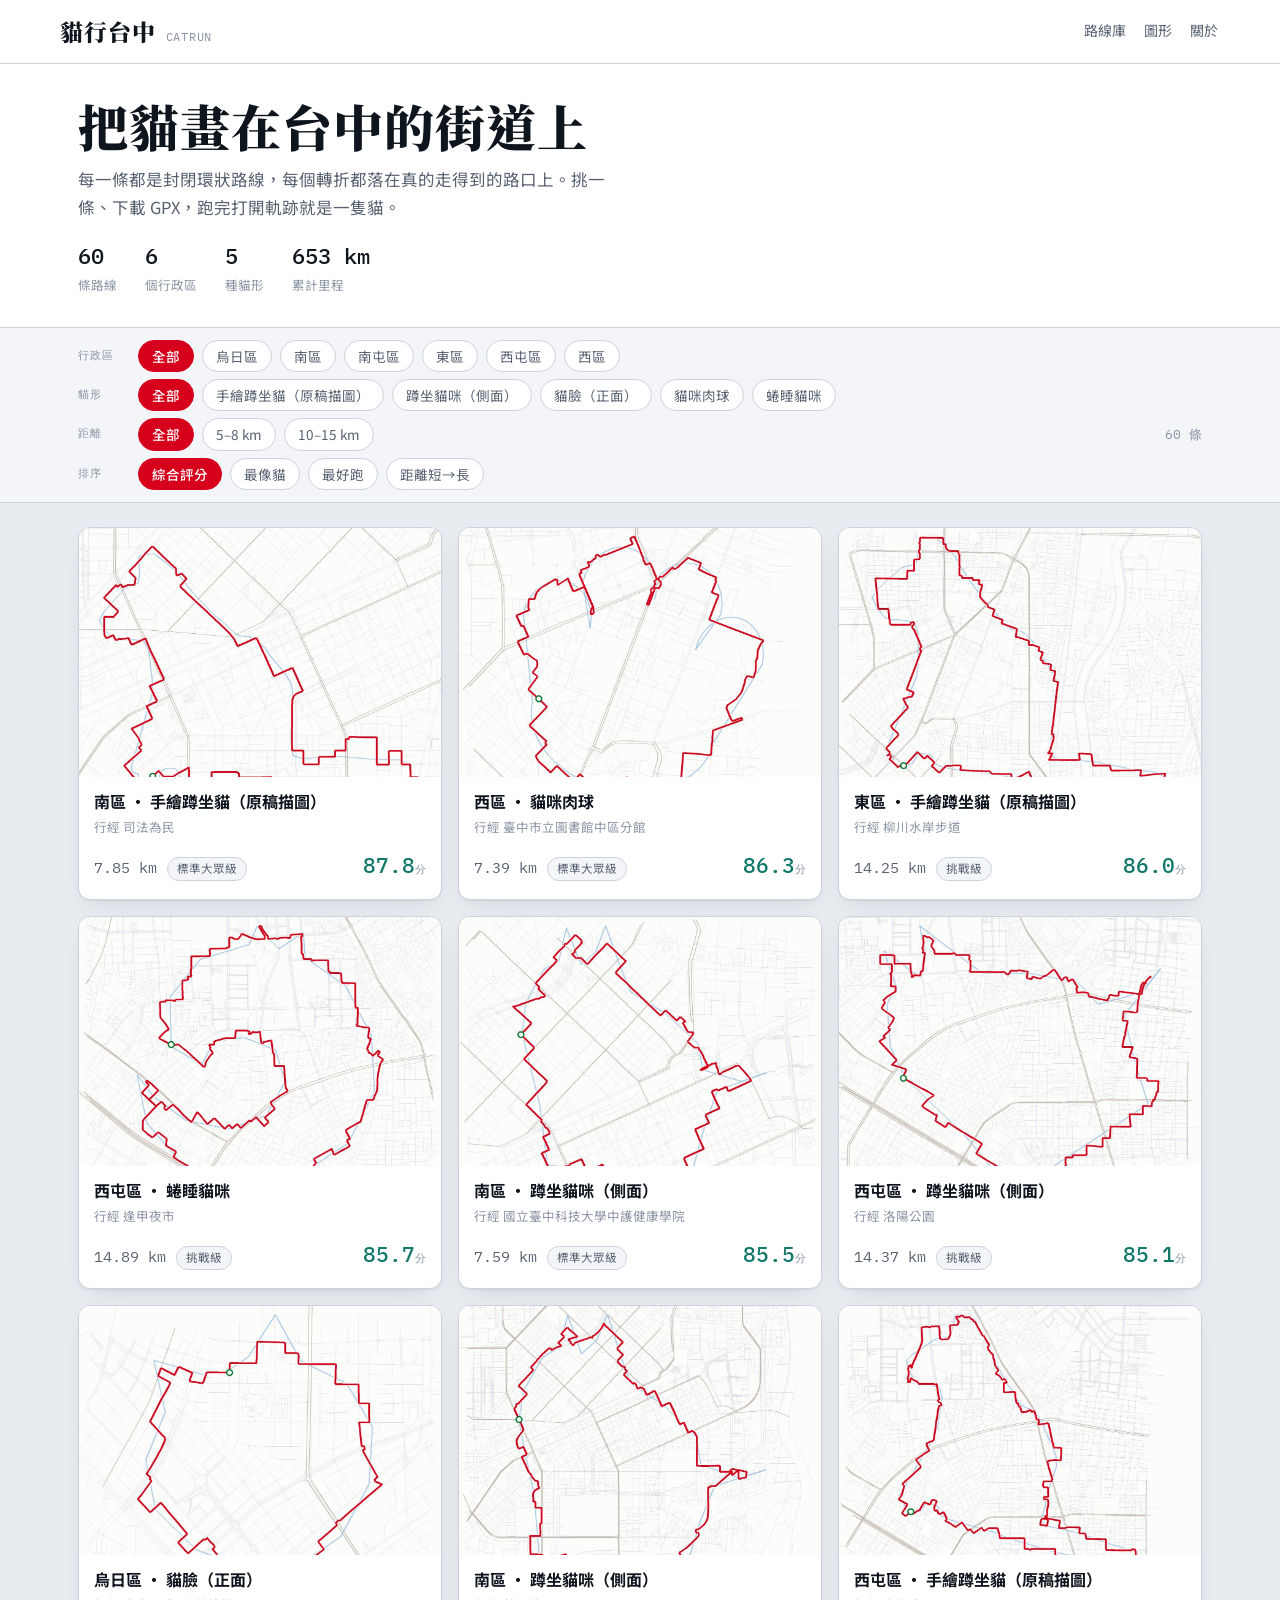
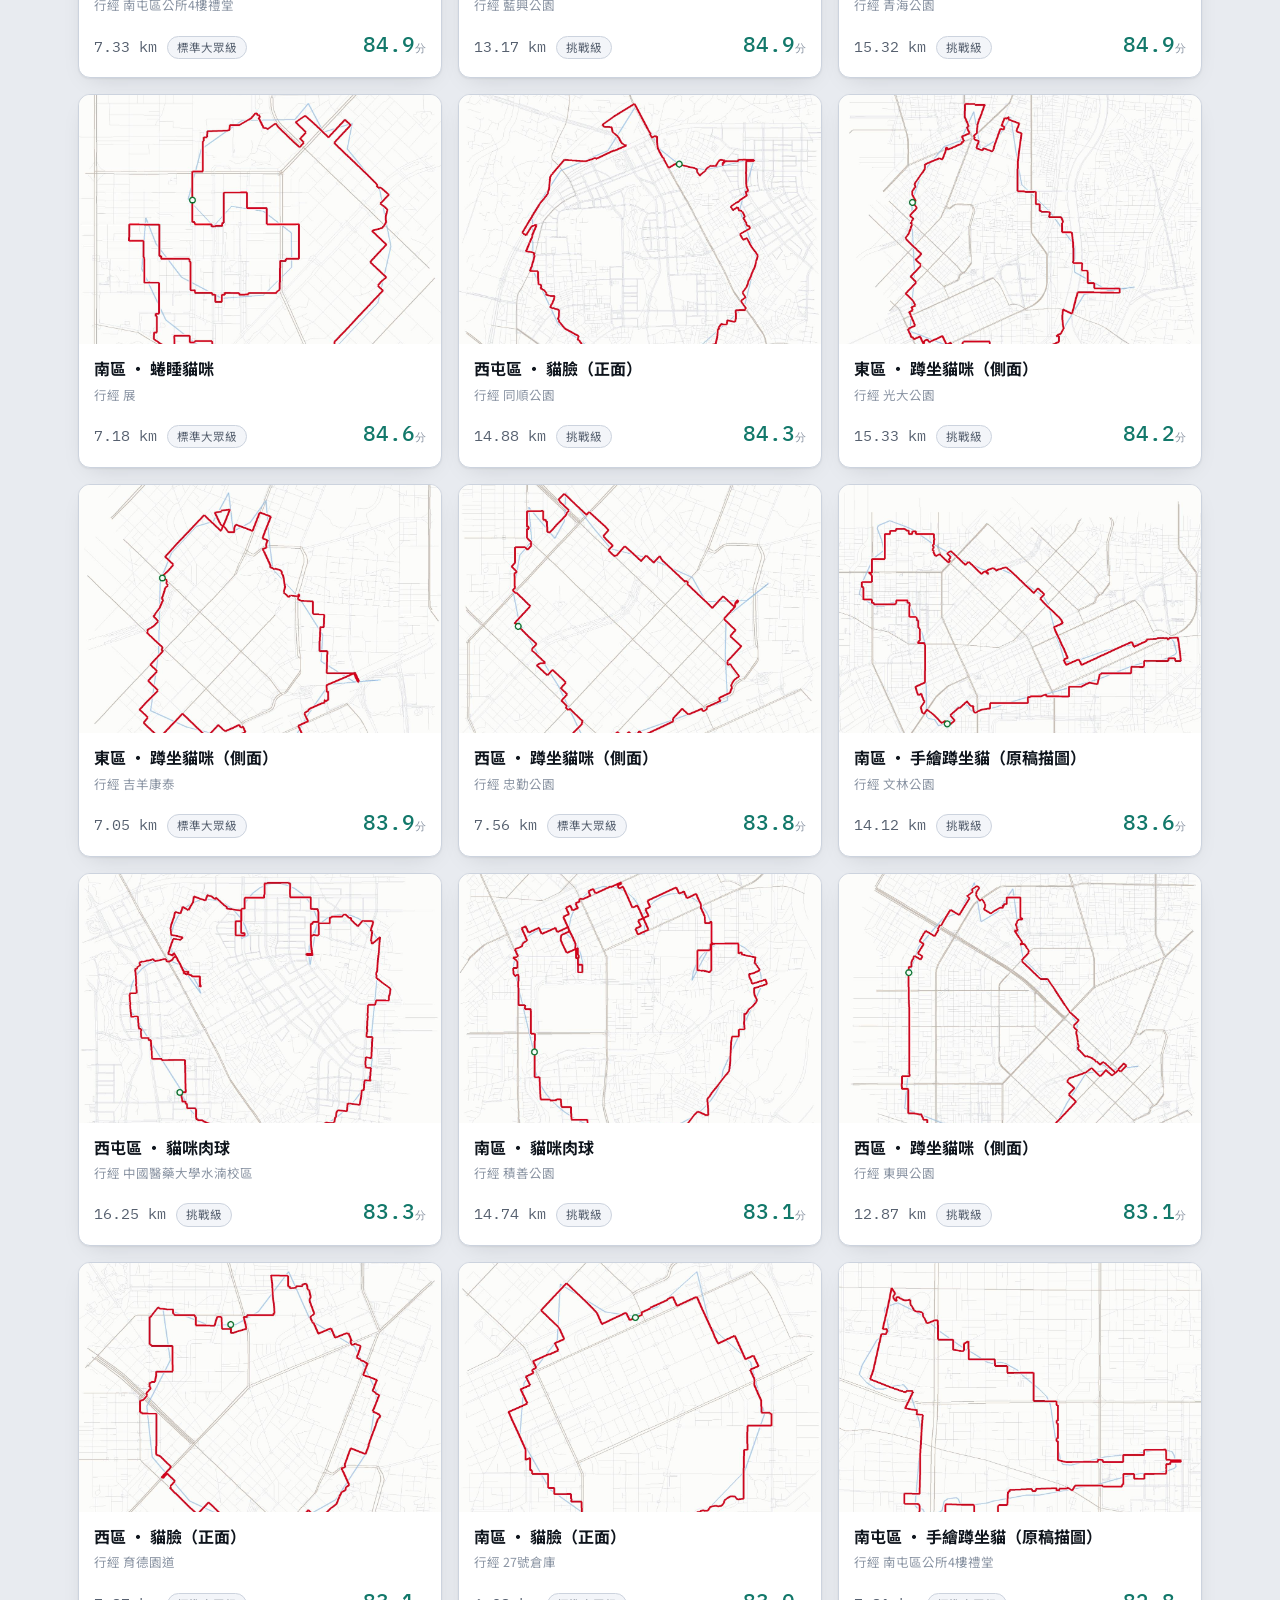
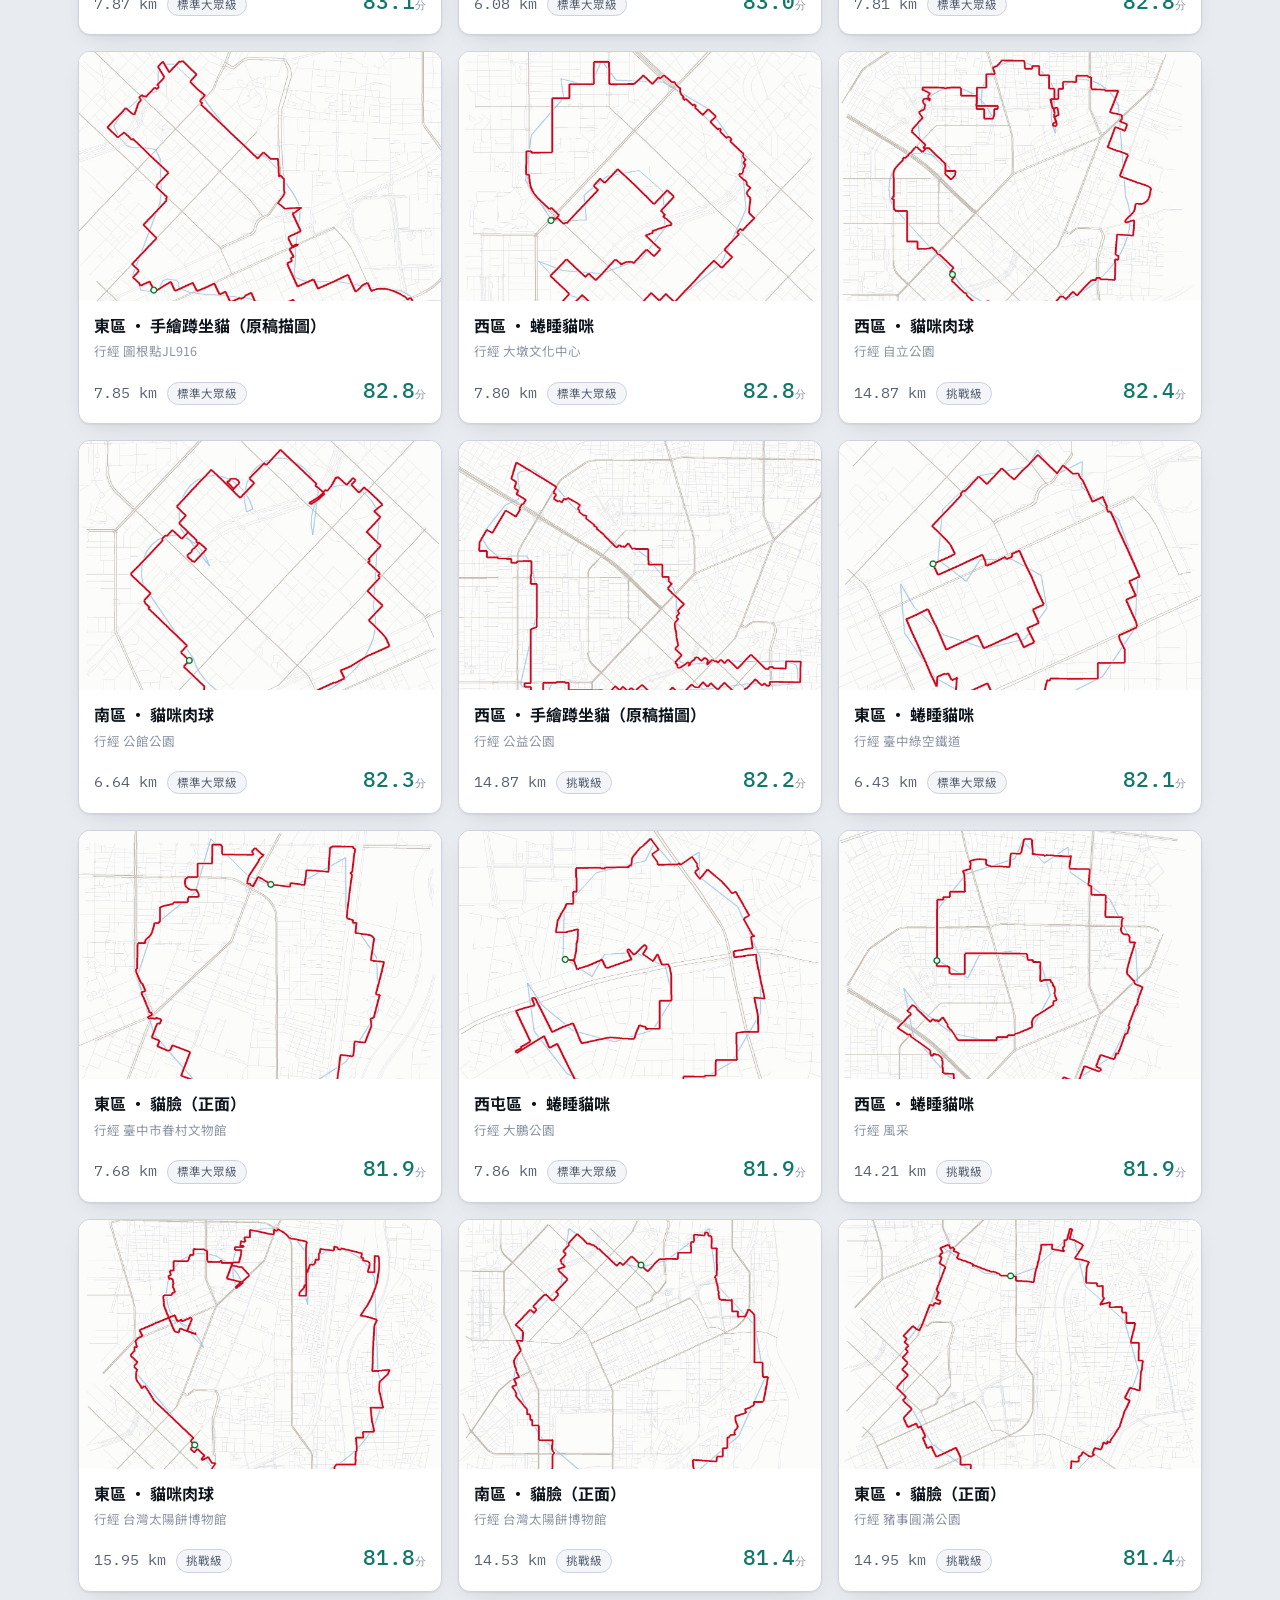
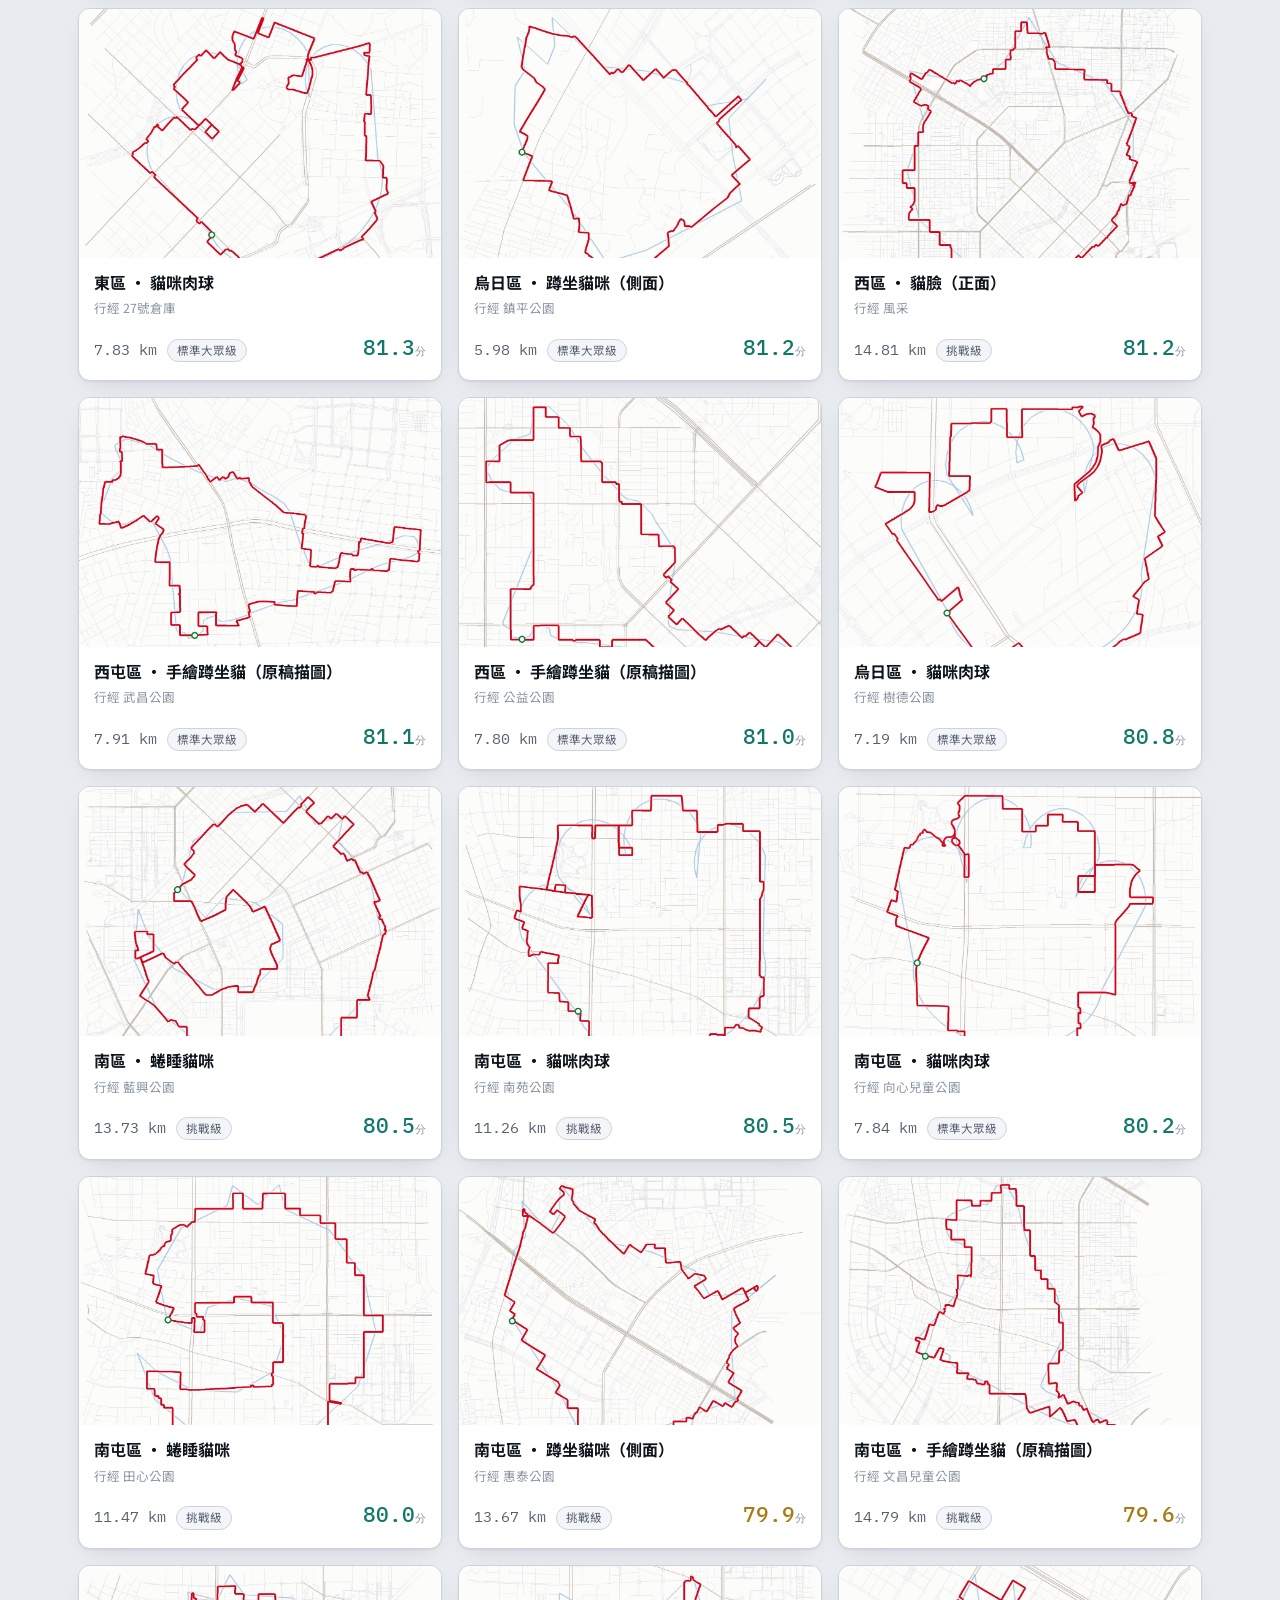
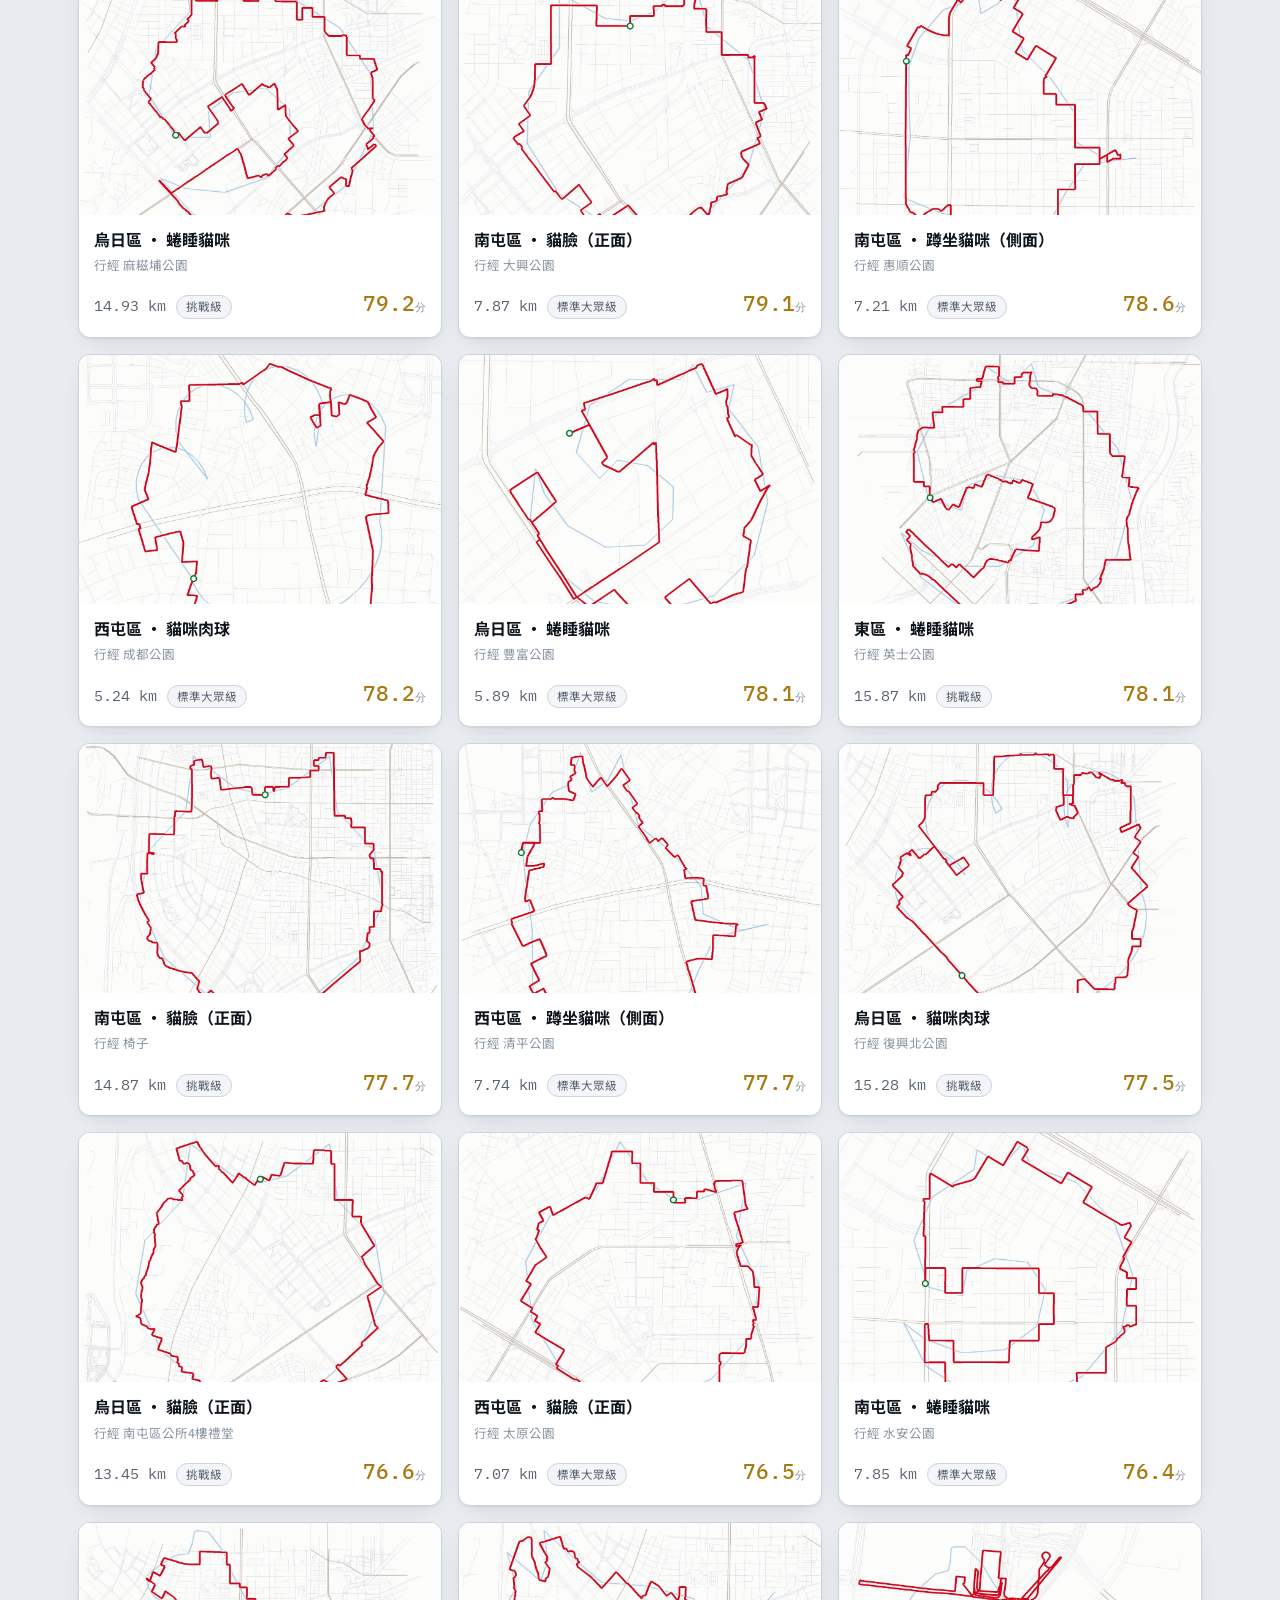
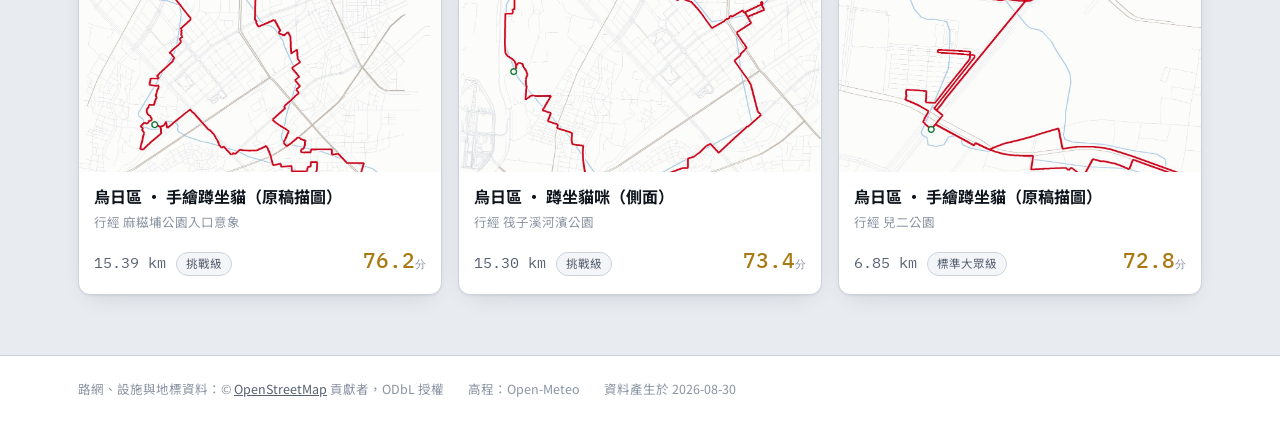
==== site/index.html @ 7fae52e7 "台中市圖形路跑路線規劃系統 + 公開靜態站 系統依《台中市圖形路跑路線規劃規格書》建置：抓 OSM 路網、把圖形頂點吸附到 真實路口、A* 串接成封閉環線，再依五大構面（30/25/20/15/10）" ====
<!doctype html>
<html lang="zh-Hant">
<head>
<meta charset="utf-8"/>
<meta name="viewport" content="width=device-width,initial-scale=1"/>
<title>貓行台中 ｜ 台中市貓形路跑路線</title>
<meta name="description" content="把貓畫在台中的街道上。六個行政區、五種貓形、數十條沿真實路網規劃的封閉環狀路跑路線，附 GPX/KML 軌跡、路名導航表與安全提醒，免費下載。"/>
<meta name="theme-color" content="#d6001c"/>
<meta property="og:type" content="website"/>
<meta property="og:title" content="貓行台中 ｜ 台中市貓形路跑路線"/>
<meta property="og:description" content="六個行政區、五種貓形、數十條沿真實路網規劃的封閉環狀路跑路線，附 GPX/KML 免費下載。"/>
<meta property="og:url" content="https://catrun.ego-intl.com/"/>
<link rel="preconnect" href="https://fonts.googleapis.com"/>
<link rel="preconnect" href="https://fonts.gstatic.com" crossorigin/>
<link rel="stylesheet" href="https://fonts.googleapis.com/css2?family=IBM+Plex+Mono:wght@400;500&family=Noto+Sans+TC:wght@400;500;700&family=Noto+Serif+TC:wght@700;900&display=swap"/>
<link rel="stylesheet" href="styles.css"/>
<link rel="icon" href="data:image/svg+xml,%3Csvg xmlns='http://www.w3.org/2000/svg' viewBox='0 0 100 100'%3E%3Ctext y='.9em' font-size='90'%3E%F0%9F%90%88%3C/text%3E%3C/svg%3E"/>
</head>
<body>

<header>
  <div class="wrap bar">
    <a class="brand" href="#/"><b>貓行台中</b><span>CATRUN</span></a>
    <a class="navlink" href="#/">路線庫</a>
    <a class="navlink" href="#/shapes">圖形</a>
    <a class="navlink" href="#/about">關於</a>
  </div>
</header>

<div id="view"></div>

<footer><div class="wrap">
  <div>路網、設施與地標資料：© <a href="https://www.openstreetmap.org/copyright"
    target="_blank" rel="noopener">OpenStreetMap</a> 貢獻者，ODbL 授權</div>
  <div>高程：Open-Meteo</div>
  <div id="gen"></div>
</div></footer>

<script src="app.js"></script>
</body>
</html>
---- site/styles.css ----
/* 貓行台中 catrun.ego-intl.com
   配色取自路線圖本身：製圖用的冷灰底、路網的淺線、軌跡的紅。
   紅色只給軌跡與品牌用，分數另用一組冷色階，兩者不搶。 */

:root{
  --ground:#e8ebf0; --surface:#ffffff; --surface-2:#f3f5f9;
  --ink:#0f151d; --ink-2:#56606f; --ink-3:#8a94a3;
  --line:#ccd3de; --line-2:#e2e7ef;
  --route:#d6001c; --route-soft:#fdecee;
  --s-hi:#12786a; --s-mid:#a97a12; --s-lo:#6b7789;
  --shadow:0 1px 2px rgba(15,21,29,.06),0 8px 24px -12px rgba(15,21,29,.18);
  --radius:12px;
}
@media (prefers-color-scheme:dark){
  :root:not([data-theme="light"]){
    --ground:#0d1117; --surface:#161b24; --surface-2:#1c222d;
    --ink:#e9edf4; --ink-2:#98a2b3; --ink-3:#6d7787;
    --line:#252d3a; --line-2:#1f2632;
    --route:#ff4053; --route-soft:#2a1419;
    --s-hi:#3fb9a3; --s-mid:#d7a63f; --s-lo:#8b95a7;
    --shadow:0 1px 2px rgba(0,0,0,.5),0 10px 30px -14px rgba(0,0,0,.8);
  }
}
:root[data-theme="dark"]{
  --ground:#0d1117; --surface:#161b24; --surface-2:#1c222d;
  --ink:#e9edf4; --ink-2:#98a2b3; --ink-3:#6d7787;
  --line:#252d3a; --line-2:#1f2632;
  --route:#ff4053; --route-soft:#2a1419;
  --s-hi:#3fb9a3; --s-mid:#d7a63f; --s-lo:#8b95a7;
  --shadow:0 1px 2px rgba(0,0,0,.5),0 10px 30px -14px rgba(0,0,0,.8);
}

*{box-sizing:border-box}
html{scroll-behavior:smooth}
body{
  margin:0; background:var(--ground); color:var(--ink);
  font-family:"Noto Sans TC","Microsoft JhengHei","PingFang TC",system-ui,sans-serif;
  font-size:16px; line-height:1.7; -webkit-font-smoothing:antialiased;
}
a{color:inherit}
.mono{font-family:"IBM Plex Mono",ui-monospace,Consolas,monospace;
  font-variant-numeric:tabular-nums}
.wrap{max-width:1160px;margin:0 auto;padding:0 18px}
.hide{display:none!important}
:focus-visible{outline:2px solid var(--route);outline-offset:2px;border-radius:4px}

/* ── 頁首 ── */
header{background:var(--surface);border-bottom:1px solid var(--line);
  position:sticky;top:0;z-index:20}
.bar{display:flex;align-items:center;gap:14px;padding:12px 0;flex-wrap:wrap}
.brand{display:flex;align-items:baseline;gap:10px;text-decoration:none;margin-right:auto}
.brand b{font-family:"Noto Serif TC",serif;font-weight:900;font-size:23px;
  letter-spacing:.04em}
.brand span{font-size:12px;color:var(--ink-3);font-family:"IBM Plex Mono",monospace;
  letter-spacing:.06em}
.navlink{font-size:14px;color:var(--ink-2);text-decoration:none;padding:6px 2px;
  border-bottom:2px solid transparent}
.navlink:hover{color:var(--ink);border-bottom-color:var(--route)}

/* ── 首屏 ── */
.hero{background:var(--surface);border-bottom:1px solid var(--line)}
.hero .wrap{padding:34px 18px 30px}
.hero h1{font-family:"Noto Serif TC",serif;font-weight:900;
  font-size:clamp(30px,5.4vw,50px);line-height:1.1;margin:0 0 12px;
  letter-spacing:.02em;text-wrap:balance}
.hero p{margin:0;max-width:60ch;color:var(--ink-2);font-size:16.5px}
.stats{display:flex;flex-wrap:wrap;gap:10px 28px;margin-top:22px}
.stat b{display:block;font-family:"IBM Plex Mono",monospace;font-size:22px;
  font-weight:500;font-variant-numeric:tabular-nums;line-height:1.2}
.stat span{font-size:12.5px;color:var(--ink-3)}

/* ── 篩選 ── */
.filters{background:var(--surface-2);border-bottom:1px solid var(--line);
  position:sticky;top:57px;z-index:15}
.filters .wrap{padding:12px 18px}
.frow{display:flex;gap:8px;align-items:center;flex-wrap:wrap;margin-bottom:7px}
.frow:last-child{margin-bottom:0}
.flabel{font-family:"IBM Plex Mono",monospace;font-size:10.5px;letter-spacing:.1em;
  text-transform:uppercase;color:var(--ink-3);min-width:52px}
.chip{border:1px solid var(--line);background:var(--surface);color:var(--ink-2);
  border-radius:999px;padding:5px 13px;font-size:13.5px;cursor:pointer;
  font-family:inherit;line-height:1.5}
.chip:hover{color:var(--ink);border-color:var(--ink-3)}
.chip[aria-pressed="true"]{background:var(--route);border-color:var(--route);
  color:#fff;font-weight:500}
.count{margin-left:auto;font-family:"IBM Plex Mono",monospace;font-size:12.5px;
  color:var(--ink-3)}

/* ── 卡片格 ── */
main{padding:24px 0 60px}
.grid{display:grid;gap:16px;grid-template-columns:repeat(auto-fill,minmax(276px,1fr))}
.card{background:var(--surface);border:1px solid var(--line);border-radius:var(--radius);
  box-shadow:var(--shadow);overflow:hidden;text-decoration:none;display:flex;
  flex-direction:column;transition:transform .15s ease,box-shadow .15s ease}
.card:hover{transform:translateY(-2px);
  box-shadow:0 2px 4px rgba(15,21,29,.08),0 16px 34px -16px rgba(15,21,29,.3)}
.card figure{margin:0;background:var(--surface-2);aspect-ratio:16/11;overflow:hidden}
.card img{width:100%;height:100%;object-fit:cover;object-position:center;display:block}
.card .body{padding:13px 15px 15px;display:flex;flex-direction:column;gap:7px;flex:1}
.card h3{margin:0;font-size:16px;font-weight:700;line-height:1.4}
.card .sub{font-size:12.5px;color:var(--ink-3);margin:-3px 0 0}
.card .foot{display:flex;align-items:baseline;gap:10px;margin-top:auto;padding-top:4px}
.card .km{font-family:"IBM Plex Mono",monospace;font-size:15px;
  font-variant-numeric:tabular-nums;color:var(--ink-2)}
.card .sc{font-family:"IBM Plex Mono",monospace;font-size:21px;font-weight:500;
  margin-left:auto;font-variant-numeric:tabular-nums}
.card .sc s{text-decoration:none;font-size:11px;color:var(--ink-3)}
.lvl{font-size:11.5px;border:1px solid var(--line);border-radius:999px;padding:1px 9px;
  color:var(--ink-2);background:var(--surface-2)}
.empty{text-align:center;color:var(--ink-2);padding:60px 20px}

/* ── 明細 ── */
.back{display:inline-flex;align-items:center;gap:7px;font-size:14px;color:var(--ink-2);
  text-decoration:none;margin-bottom:16px}
.back:hover{color:var(--route)}
.detail-head{display:flex;flex-wrap:wrap;gap:12px 22px;align-items:flex-end;
  margin-bottom:18px}
.detail-head h2{font-family:"Noto Serif TC",serif;font-weight:700;
  font-size:clamp(23px,3.6vw,31px);margin:0;flex:1 1 260px;letter-spacing:.02em}
.big-score{font-family:"IBM Plex Mono",monospace;font-size:44px;font-weight:500;
  line-height:1;font-variant-numeric:tabular-nums}
.big-score s{text-decoration:none;font-size:13px;color:var(--ink-3);margin-left:4px}
.panel{background:var(--surface);border:1px solid var(--line);border-radius:var(--radius);
  box-shadow:var(--shadow);margin-bottom:18px;overflow:hidden}
.panel > h3{margin:0;padding:14px 18px;border-bottom:1px solid var(--line-2);
  font-size:15px;font-weight:700;background:var(--surface-2)}
.panel .inner{padding:16px 18px}
.mapbox img{display:block;width:100%;height:auto;background:var(--surface-2)}
.kv{display:grid;grid-template-columns:repeat(auto-fit,minmax(140px,1fr));gap:12px 18px}
.kv div span{display:block;font-size:12px;color:var(--ink-3)}
.kv div b{font-family:"IBM Plex Mono",monospace;font-weight:500;font-size:16px;
  font-variant-numeric:tabular-nums}
.dims{display:flex;flex-direction:column;gap:11px}
.dim{display:grid;grid-template-columns:1fr auto;gap:3px 10px;align-items:baseline}
.dim .nm{font-size:13.5px;color:var(--ink-2)}
.dim .nm em{font-style:normal;font-family:"IBM Plex Mono",monospace;font-size:11px;
  color:var(--ink-3);margin-left:5px}
.dim .vl{font-family:"IBM Plex Mono",monospace;font-size:14px;
  font-variant-numeric:tabular-nums}
.trk{grid-column:1/-1;height:6px;border-radius:3px;background:var(--line-2);
  overflow:hidden}
.trk i{display:block;height:100%;border-radius:3px}
.metrics{display:flex;flex-wrap:wrap;gap:5px}
.metric{font-size:12px;background:var(--surface-2);border:1px solid var(--line-2);
  border-radius:6px;padding:3px 9px;color:var(--ink-2)}
.metric b{font-family:"IBM Plex Mono",monospace;font-weight:500;color:var(--ink)}
.dl{display:flex;flex-wrap:wrap;gap:9px}
.btn{display:inline-flex;align-items:center;gap:7px;border:1px solid var(--line);
  background:var(--surface-2);color:var(--ink);border-radius:9px;padding:10px 16px;
  font-size:14px;text-decoration:none;font-weight:500}
.btn:hover{border-color:var(--route);color:var(--route)}
.btn.primary{background:var(--route);border-color:var(--route);color:#fff}
.btn.primary:hover{filter:brightness(1.08);color:#fff}
.tbl-wrap{overflow-x:auto}
table{width:100%;border-collapse:collapse;font-size:13.5px}
th,td{text-align:left;padding:7px 12px 7px 0;border-bottom:1px solid var(--line-2);
  vertical-align:top}
tr:last-child td{border-bottom:0}
th{font-family:"IBM Plex Mono",monospace;font-size:10.5px;letter-spacing:.08em;
  text-transform:uppercase;color:var(--ink-3);font-weight:400;white-space:nowrap}
td.n{font-family:"IBM Plex Mono",monospace;font-variant-numeric:tabular-nums;
  white-space:nowrap;color:var(--ink-2)}
.note-type{color:var(--route);white-space:nowrap}

/* ── 靜態頁（圖形庫／關於） ── */
.gallery{display:grid;gap:16px;grid-template-columns:repeat(auto-fit,minmax(180px,1fr))}
.shape{background:var(--surface);border:1px solid var(--line);border-radius:var(--radius);
  padding:16px;box-shadow:var(--shadow)}
.shape svg{display:block;width:100%;height:auto}
.shape h4{margin:10px 0 4px;font-size:15px}
.shape p{margin:0;font-size:12.5px;color:var(--ink-2);line-height:1.6}
.prose{max-width:70ch}
.prose h3{font-size:17px;margin:26px 0 6px}
.prose p{color:var(--ink-2);margin:0 0 10px}
.prose b{color:var(--ink)}
.callout{background:var(--route-soft);border:1px solid var(--route);border-radius:10px;
  padding:14px 16px;margin:18px 0}
.callout b{display:block;margin-bottom:4px;color:var(--ink)}
.callout p{margin:0;font-size:14px;color:var(--ink-2)}

footer{border-top:1px solid var(--line);background:var(--surface);
  padding:22px 0 44px;font-size:12.5px;color:var(--ink-3)}
footer .wrap{display:flex;flex-wrap:wrap;gap:8px 24px}
footer a{color:var(--ink-2)}

@media (max-width:640px){
  .filters{top:53px}
  .frow{gap:6px}
  .flabel{min-width:100%;margin-bottom:-2px}
  .hero .wrap{padding:26px 18px 24px}
}
@media (prefers-reduced-motion:reduce){
  html{scroll-behavior:auto}
  *{animation:none!important;transition:none!important}
}
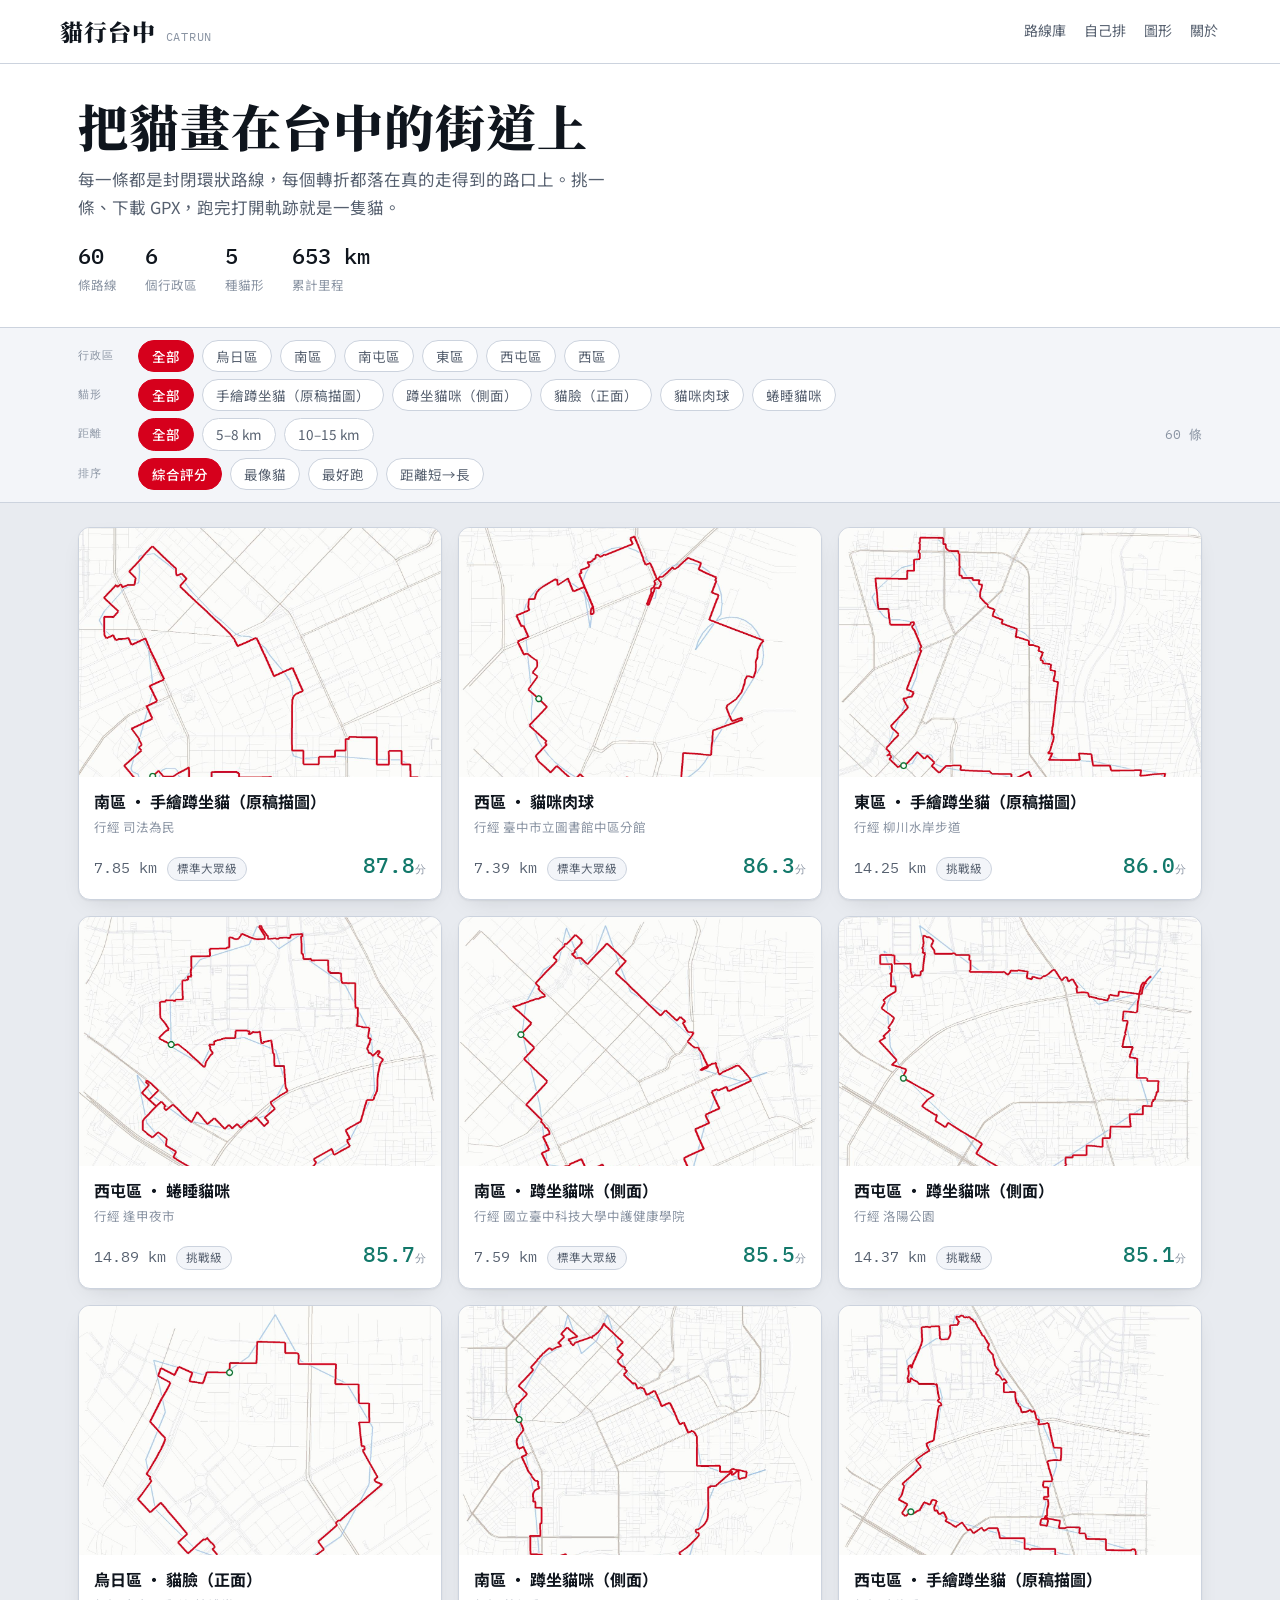
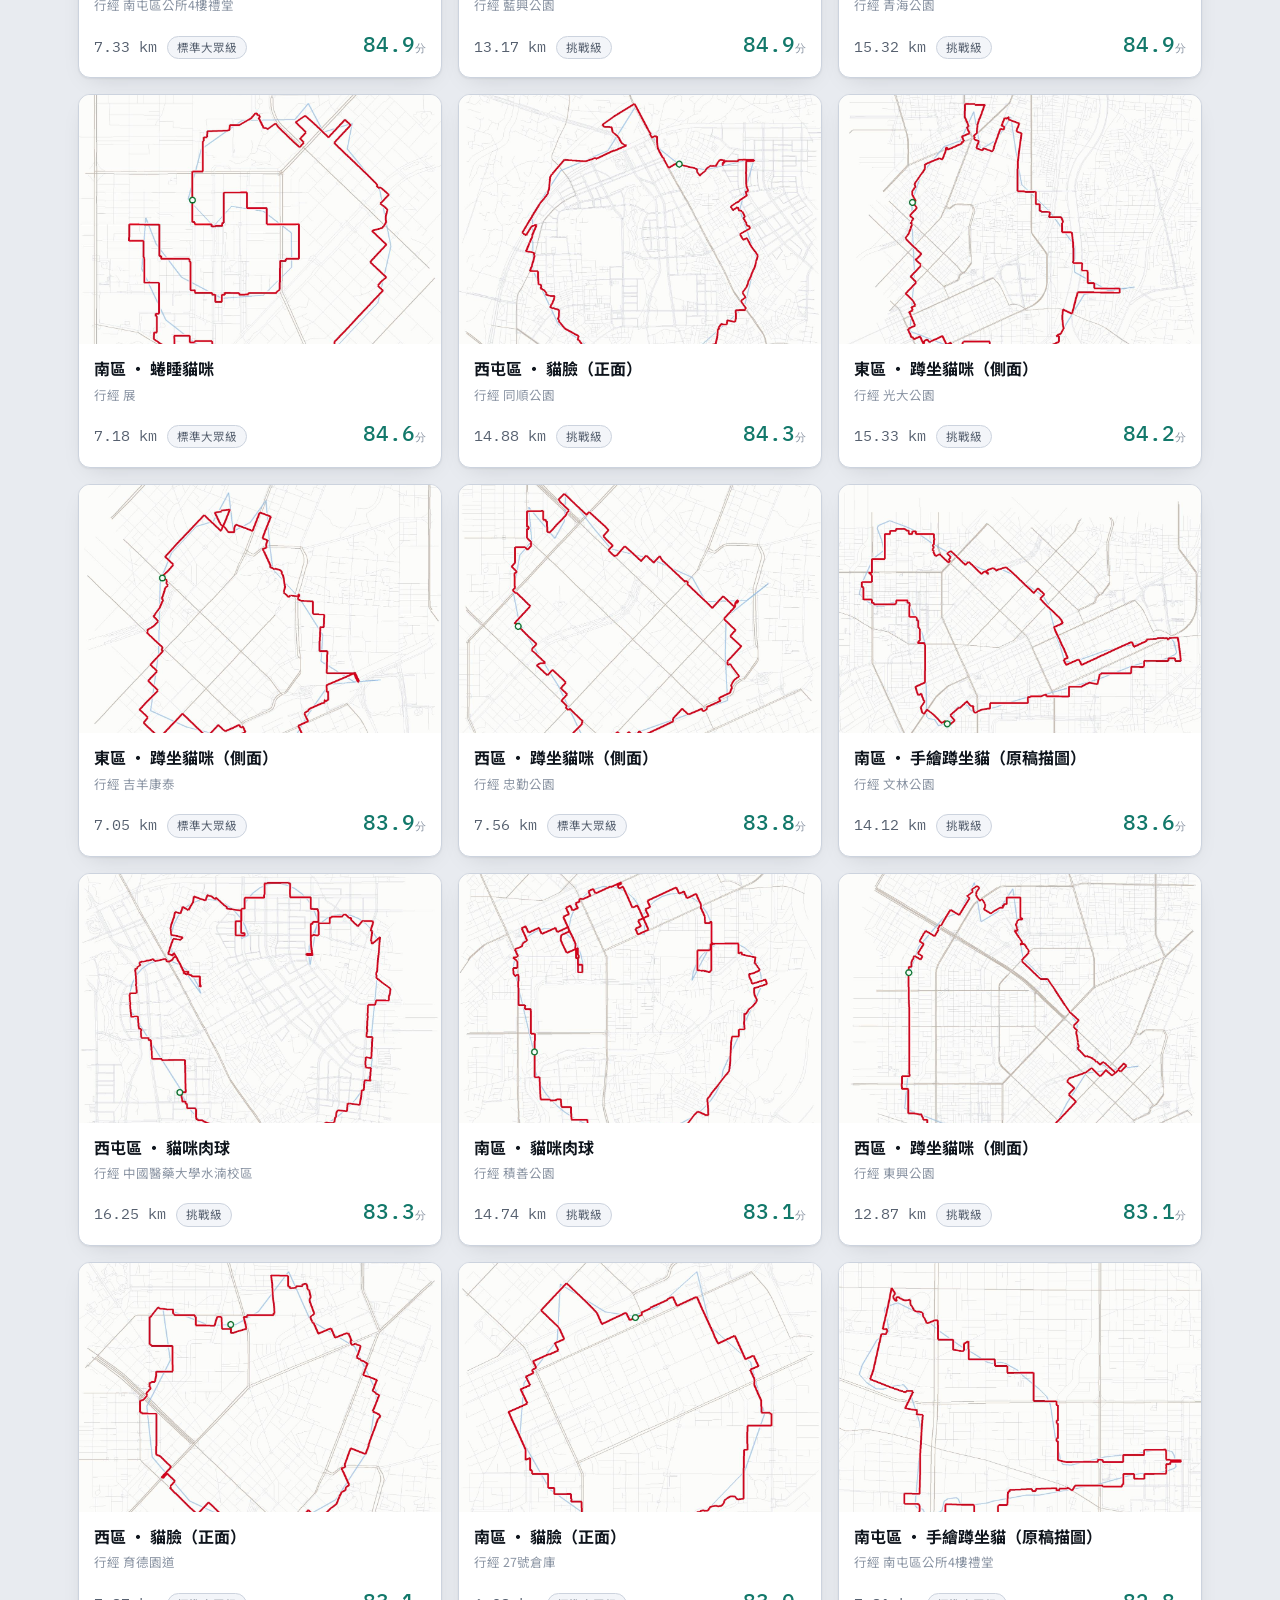
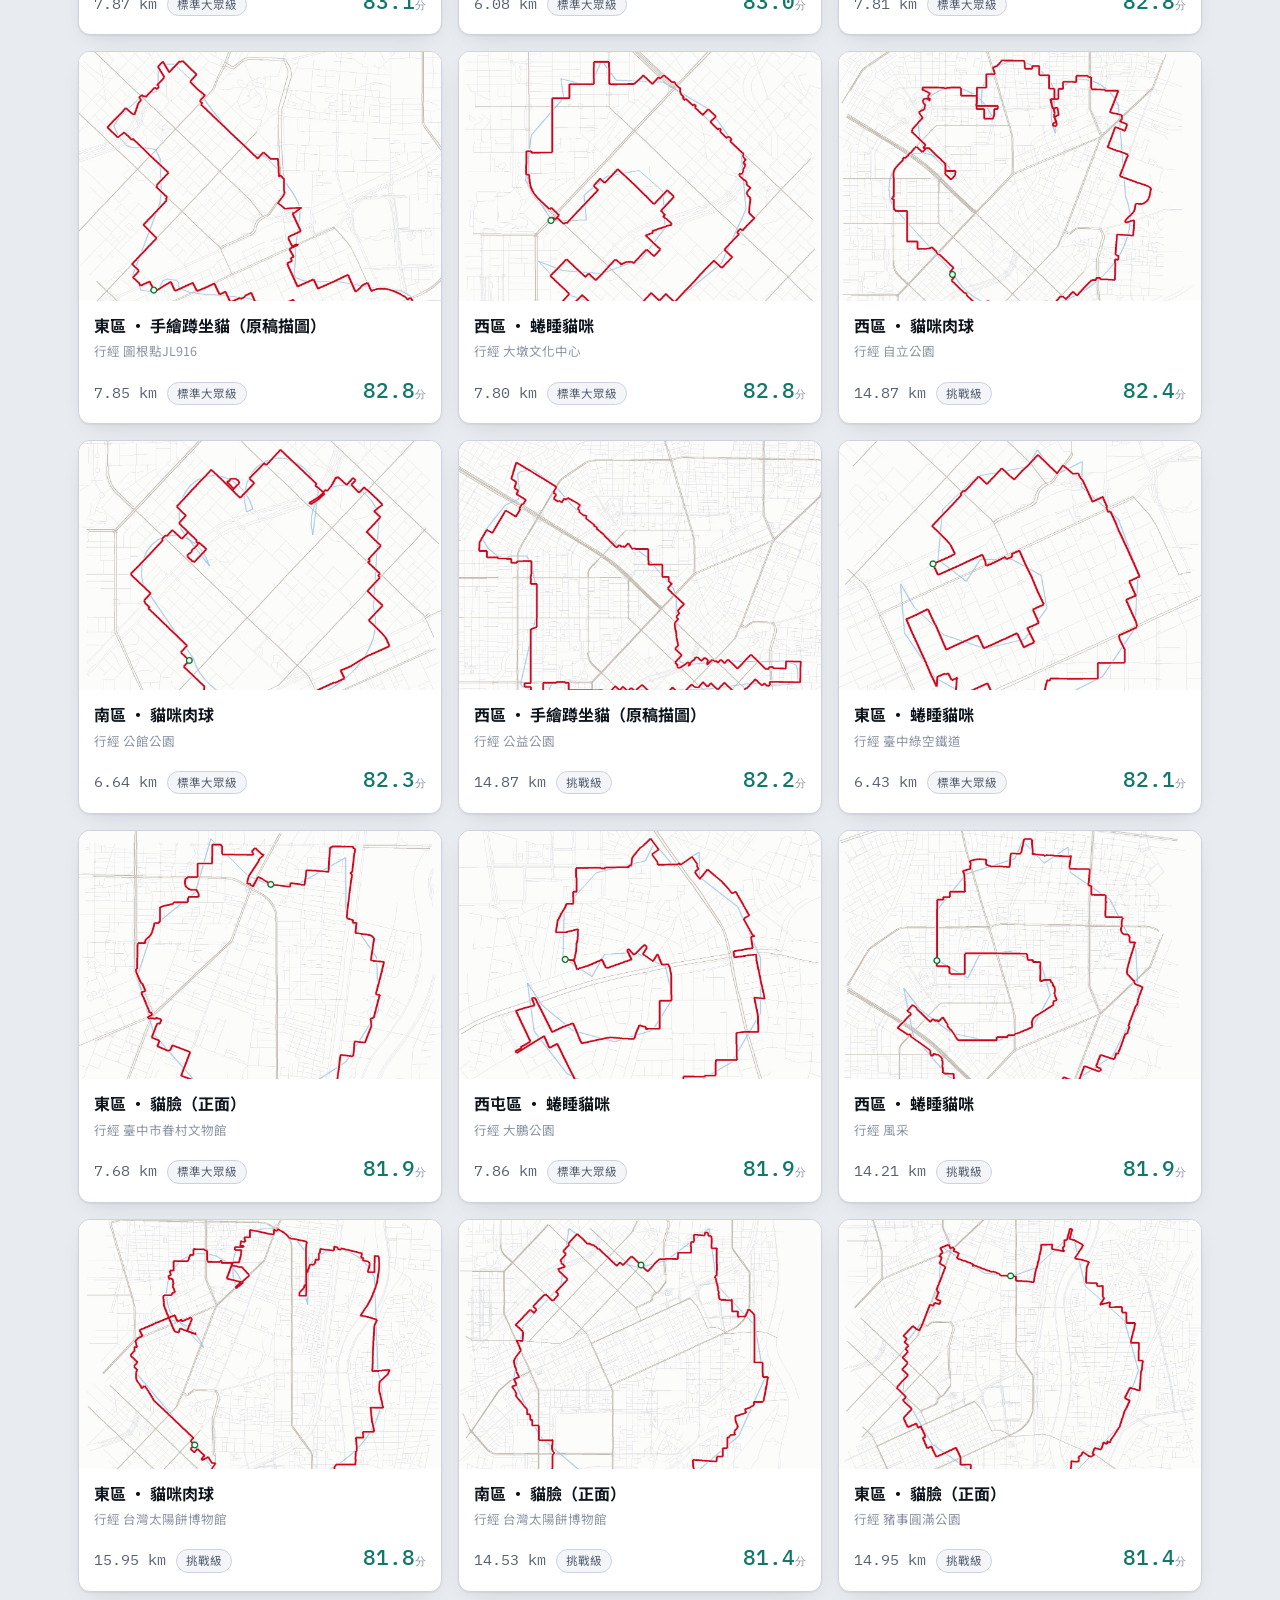
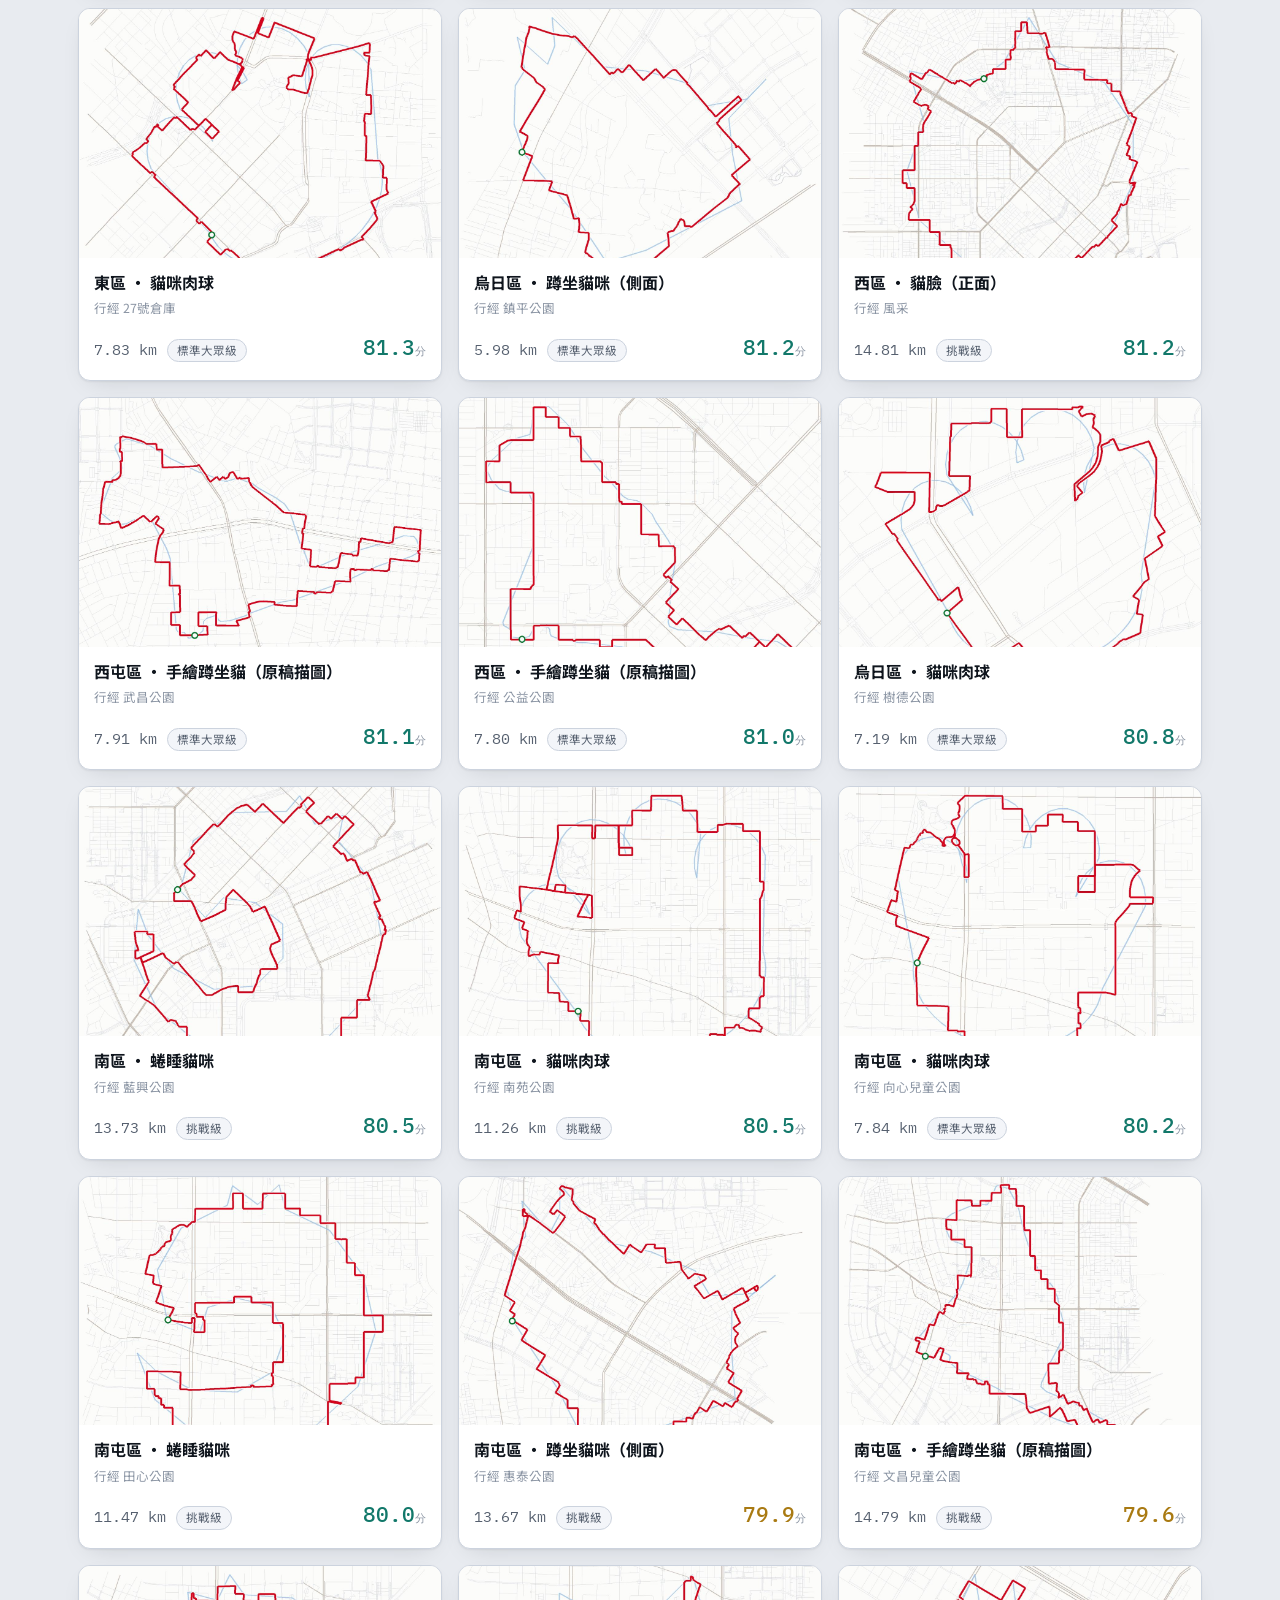
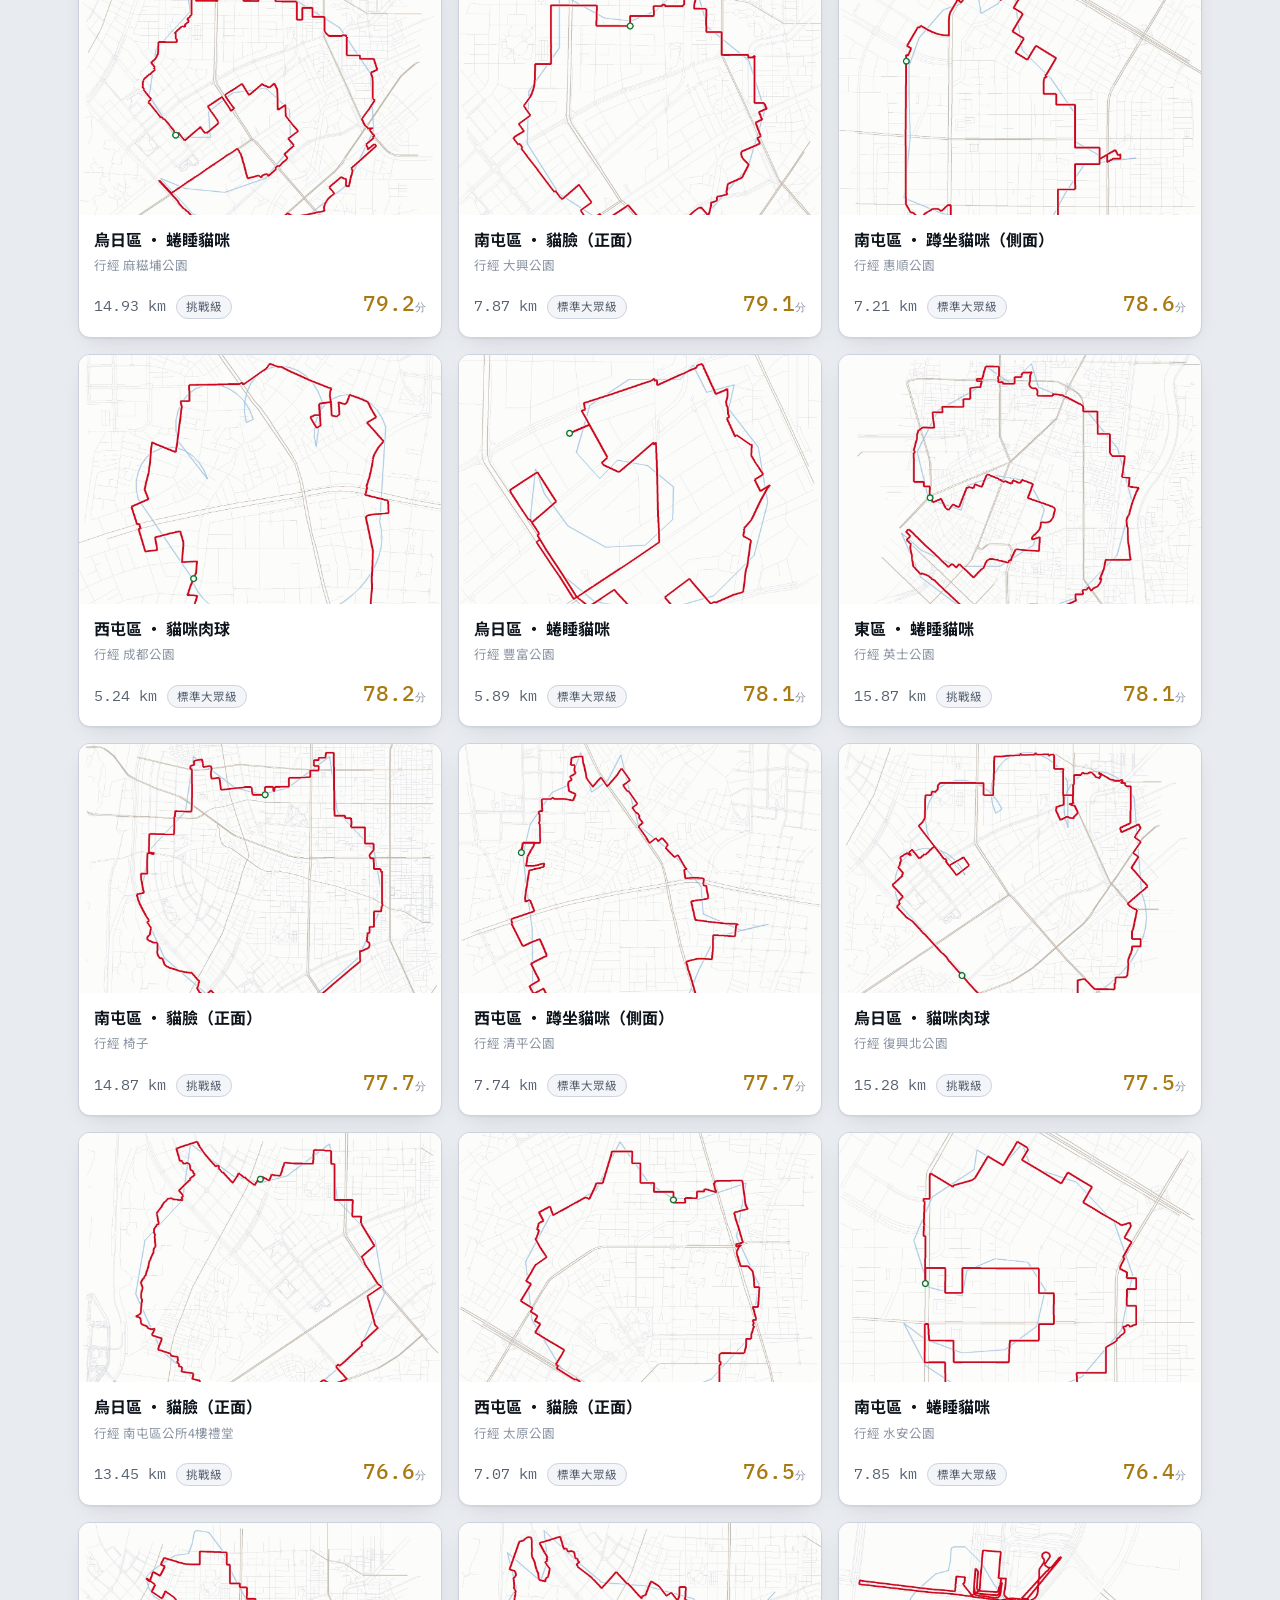
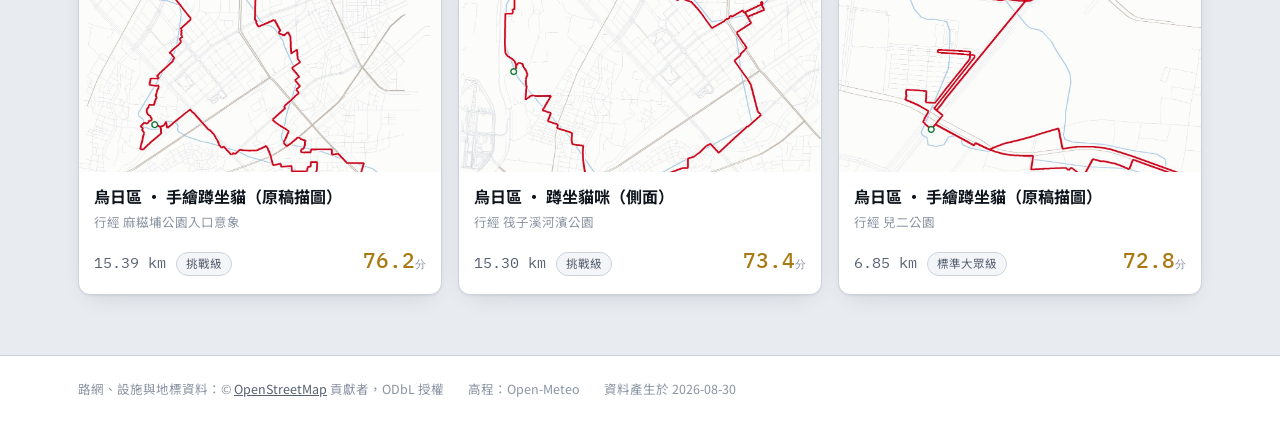
==== commit 92fd51dd: "公開站可以自己上傳手繪圖排路線：演算法移植到瀏覽器 整套描圖、路網、圖形落地、五構面評分移植成 JavaScript，跑在 Web Worker 裡。 三個理由：上傳的圖不離開使用者裝置、公開站維持純" ====
--- a/site/index.html
+++ b/site/index.html
@@ -22,6 +22,7 @@
   <div class="wrap bar">
     <a class="brand" href="#/"><b>貓行台中</b><span>CATRUN</span></a>
     <a class="navlink" href="#/">路線庫</a>
+    <a class="navlink" href="#/design">自己排</a>
     <a class="navlink" href="#/shapes">圖形</a>
     <a class="navlink" href="#/about">關於</a>
   </div>
@@ -36,6 +37,7 @@
   <div id="gen"></div>
 </div></footer>
 
+<script src="design.js"></script>
 <script src="app.js"></script>
 </body>
 </html>
